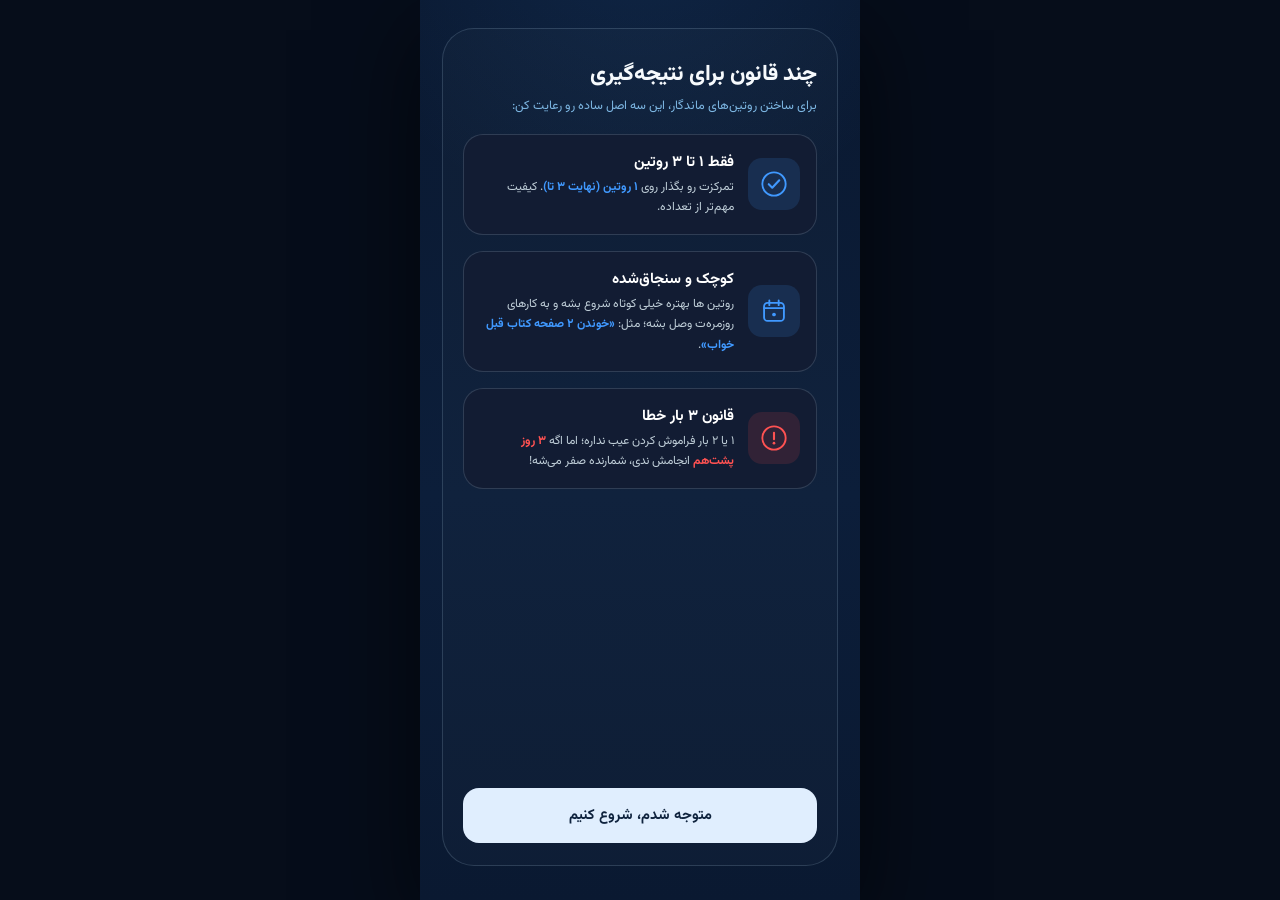
==== android/app/src/main/assets/www/index.html @ ffb9a0be "HabitYar: Persian habit tracker web app + Android WebView shell" ====
<!DOCTYPE html>
<html lang="fa" dir="rtl">
<head>
  <meta charset="UTF-8" />
  <meta name="viewport" content="width=device-width, initial-scale=1.0" />
  <title>عادت‌یار — روتین‌ساز</title>
  <link rel="stylesheet" href="style.css" />
</head>
<body>
  <div class="phone">

    <!-- ═══════ صفحه ۱ : قوانین (نمایش اول) ═══════ -->
    <section id="screen-rules" class="screen active">
      <div class="rules-panel">
        <header class="rules-head">
          <h1>چند قانون برای نتیجه‌گیری</h1>
          <p>برای ساختن روتین‌های ماندگار، این سه اصل ساده رو رعایت کن:</p>
        </header>

        <div class="rule-card">
          <div class="rule-icon blue">
            <svg viewBox="0 0 24 24" fill="none"><circle cx="12" cy="12" r="10" stroke="currentColor" stroke-width="1.6"/><path d="M7.5 12.2l3 3 6-6.4" stroke="currentColor" stroke-width="1.8" stroke-linecap="round" stroke-linejoin="round"/></svg>
          </div>
          <div class="rule-text">
            <h2>فقط ۱ تا ۳ روتین</h2>
            <p>تمرکزت رو بگذار روی <span class="hl-blue">۱ روتین (نهایت ۳ تا)</span>. کیفیت مهم‌تر از تعداده.</p>
          </div>
        </div>

        <div class="rule-card">
          <div class="rule-icon blue">
            <svg viewBox="0 0 24 24" fill="none"><rect x="3.5" y="5" width="17" height="15.5" rx="3" stroke="currentColor" stroke-width="1.6"/><path d="M3.5 9.5h17M8 3v4M16 3v4" stroke="currentColor" stroke-width="1.6" stroke-linecap="round"/><circle cx="12" cy="15" r="1.6" fill="currentColor"/></svg>
          </div>
          <div class="rule-text">
            <h2>کوچک و سنجاق‌شده</h2>
            <p>روتین ها بهتره خیلی کوتاه شروع بشه و به کارهای روزمره‌ت وصل بشه؛ مثل: <span class="hl-blue">«خوندن ۲ صفحه کتاب قبل خواب»</span>.</p>
          </div>
        </div>

        <div class="rule-card">
          <div class="rule-icon red">
            <svg viewBox="0 0 24 24" fill="none"><circle cx="12" cy="12" r="10" stroke="currentColor" stroke-width="1.6"/><path d="M12 7.5v5.5" stroke="currentColor" stroke-width="1.8" stroke-linecap="round"/><circle cx="12" cy="16.4" r="1.15" fill="currentColor"/></svg>
          </div>
          <div class="rule-text">
            <h2>قانون ۳ بار خطا</h2>
            <p>۱ یا ۲ بار فراموش کردن عیب نداره؛ اما اگه <span class="hl-red">۳ روز پشت‌هم</span> انجامش ندی، شمارنده صفر می‌شه!</p>
          </div>
        </div>

        <button id="btn-got-it" class="btn-primary">متوجه شدم، شروع کنیم</button>
      </div>
    </section>

    <!-- ═══════ صفحه ۲ : خانه (صفحه اصلی) ═══════ -->
    <section id="screen-home" class="screen">
      <div class="home-top-glow"></div>
      <header class="home-head">
        <div class="home-head-row">
          <h1 id="today-date">۲۳ شهریور</h1>
          <button id="btn-bell" class="bell" aria-label="فعال‌سازی نوتیفیکشن" title="فعال‌سازی نوتیفیکشن">
            <svg viewBox="0 0 24 24" fill="none"><path d="M18 8.5a6 6 0 10-12 0c0 6-2.5 7.5-2.5 7.5h17S18 14.5 18 8.5" stroke="currentColor" stroke-width="1.7" stroke-linecap="round" stroke-linejoin="round"/><path d="M13.7 20a2 2 0 01-3.4 0" stroke="currentColor" stroke-width="1.7" stroke-linecap="round"/></svg>
          </button>
        </div>
        <p>هر عادتی که امروز انجام دادی تیکش رو بزن!</p>
      </header>

      <div id="habit-list" class="habit-list"><!-- کارت‌ها با JS ساخته می‌شن --></div>

      <button id="btn-add-habit" class="add-habit">
        <span class="add-circle">
          <svg viewBox="0 0 24 24" fill="none"><path d="M12 5v14M5 12h14" stroke="currentColor" stroke-width="2" stroke-linecap="round"/></svg>
        </span>
        <span id="add-habit-label">افزودن عادت جدید (۰/۳)</span>
      </button>
    </section>

    <!-- ═══════ صفحه ۳ : ایجاد روتین جدید ═══════ -->
    <section id="screen-create" class="screen">
      <h1 class="create-title">ایجاد روتین جدید</h1>

      <form id="create-form" novalidate>
        <label class="field-label" for="f-title">عنوان عادت</label>
        <input class="field" id="f-title" type="text" placeholder="مطالعه" maxlength="40" required />

        <label class="field-label" for="f-reason">دلیل انتخاب روتین ، چرا برای تو مهم است؟</label>
        <textarea class="field field-area" id="f-reason" rows="3" placeholder="این عادت چه چیزی را در زندگی تو بهتر می‌کند؟" maxlength="160"></textarea>

        <div class="companion-row">
          <span class="companion-title">عادتِ همراه</span>
          <span class="companion-optional">اختیاری</span>
        </div>
        <div class="anchor-card">
          <h3>عادتت را به یک کار دیگر گره بزن</h3>
          <p>یک کار ثابت را به‌عنوان «لنگر» انتخاب کن تا عادت جدید بعد از آن یا همراه آن انجام شود.</p>
          <input class="field field-inner" id="f-anchor" type="text" placeholder="بعد مسواک زدن" maxlength="40" />
        </div>

        <label class="field-label">زمان یادآور</label>
        <button type="button" class="field time-field" id="f-time-btn">
          <span id="f-time-text" class="time-placeholder">انتخاب کن…</span>
          <svg class="chevron" viewBox="0 0 24 24" fill="none"><path d="M6 9l6 6 6-6" stroke="currentColor" stroke-width="1.8" stroke-linecap="round" stroke-linejoin="round"/></svg>
        </button>

        <div class="create-spacer"></div>

        <button type="submit" class="btn-primary">ایجاد روتین</button>
        <button type="button" id="btn-cancel" class="link-cancel">انصراف</button>
      </form>
    </section>

    <!-- ═══════ پیکر ساعت (چرخشی) ═══════ -->
    <div id="time-picker" class="picker-overlay">
      <div class="picker-box">
        <div class="picker-preview" id="picker-preview" dir="ltr">--:--</div>
        <div class="picker-head">
          <span>ساعت</span><span></span><span>دقیقه</span>
        </div>
        <div class="picker-wheels">
          <ul class="wheel" id="wheel-hour"></ul>
          <div class="picker-colon">:</div>
          <ul class="wheel" id="wheel-minute"></ul>
        </div>
        <div class="picker-actions">
          <button id="picker-ok" class="picker-ok">تأیید</button>
          <button id="picker-close" class="picker-cancel">بی‌خیال</button>
        </div>
      </div>
    </div>

  </div>
  <script src="app.js?v=6"></script>
</body>
</html>
---- android/app/src/main/assets/www/style.css ----
/* ═══════ فونت وزیرمتن — آفلاین، از پوشه fonts ═══════ */
@font-face { font-family: "Vazirmatn"; src: url("fonts/Vazirmatn-Regular.woff2") format("woff2"); font-weight: 400; font-display: swap; }
@font-face { font-family: "Vazirmatn"; src: url("fonts/Vazirmatn-Medium.woff2") format("woff2"); font-weight: 500; font-display: swap; }
@font-face { font-family: "Vazirmatn"; src: url("fonts/Vazirmatn-SemiBold.woff2") format("woff2"); font-weight: 600; font-display: swap; }
@font-face { font-family: "Vazirmatn"; src: url("fonts/Vazirmatn-Bold.woff2") format("woff2"); font-weight: 700; font-display: swap; }
@font-face { font-family: "Vazirmatn"; src: url("fonts/Vazirmatn-ExtraBold.woff2") format("woff2"); font-weight: 800; font-display: swap; }

/* ═══════ متغیرهای رنگ — دقیقاً از فیگما ═══════ */
:root {
  --bg: #0A1931;
  --panel: #121C33;
  --card-border: rgba(179, 207, 229, 0.18);
  --blue: #4099FF;
  --red: #FF5252;
  --btn-bg: #E0EEFE;
  --btn-text: #0F233E;
  --title: #F6FAFD;
  --muted: #7DB7E3;
  --body: #C0CFD9;
  --dot-on: #A6D0EC;
  --dot-off: #294766;
  --field-bg: #16263c;
  --field-border: #2a3b52;
  --placeholder: #5d6e83;
}

* { margin: 0; padding: 0; box-sizing: border-box; -webkit-tap-highlight-color: transparent; }

html, body { height: 100%; }

body {
  font-family: "Vazirmatn", "IRANYekan", Tahoma, sans-serif;
  background: #060d1a;
  color: var(--title);
  display: flex;
  align-items: center;
  justify-content: center;
  min-height: 100vh;
}

/* قاب موبایل */
.phone {
  position: relative;
  width: min(440px, 100vw);
  height: min(956px, 100vh);
  background:
    radial-gradient(120% 60% at 50% -10%, rgba(64, 153, 255, 0.10), transparent 60%),
    linear-gradient(180deg, #0A1931 0%, #0C1E3A 55%, #0A1931 100%);
  overflow: hidden;
  box-shadow: 0 30px 90px rgba(0, 0, 0, 0.6);
}
@media (max-width: 480px) { .phone { height: 100vh; } }

/* ═══════ سیستم صفحه‌ها ═══════ */
.screen {
  position: absolute;
  inset: 0;
  display: flex;
  flex-direction: column;
  padding: 28px 22px 34px;
  overflow-y: auto;
  visibility: hidden;
  opacity: 0;
  transform: translateX(-24px);
  transition: opacity 0.45s ease, transform 0.45s ease, visibility 0.45s;
}
.screen.active {
  visibility: visible;
  opacity: 1;
  transform: translateX(0);
}

/* ═══════ صفحه ۱ : قوانین ═══════ */
.rules-panel {
  flex: 1;
  display: flex;
  flex-direction: column;
  gap: 16px;
  background: rgba(255, 255, 255, 0.02);
  border: 1px solid var(--card-border);
  border-radius: 32px;
  padding: 28px 20px 22px;
}
.rules-head h1 {
  font-size: 22px;
  font-weight: 800;
  line-height: 1.6;
  color: var(--title);
}
.rules-head p {
  margin-top: 4px;
  font-size: 12.5px;
  line-height: 1.75;
  color: var(--muted);
}

.rule-card {
  display: flex;
  align-items: center;
  gap: 14px;
  background: var(--panel);
  border: 1px solid var(--card-border);
  border-radius: 20px;
  padding: 16px;
  opacity: 0;
  transform: translateY(18px);
  animation: card-in 0.55s ease forwards;
}
.rule-card:nth-child(3) { animation-delay: 0.12s; }
.rule-card:nth-child(4) { animation-delay: 0.24s; }
.rule-card:nth-child(5) { animation-delay: 0.36s; }
@keyframes card-in { to { opacity: 1; transform: translateY(0); } }

.rule-icon {
  flex: 0 0 52px;
  width: 52px; height: 52px;
  border-radius: 14px;
  display: grid;
  place-items: center;
}
.rule-icon svg { width: 28px; height: 28px; }
.rule-icon.blue { background: rgba(64, 153, 255, 0.14); color: var(--blue); }
.rule-icon.red  { background: rgba(255, 82, 82, 0.13);  color: var(--red); }

.rule-text h2 {
  font-size: 15px;
  font-weight: 700;
  color: #fff;
  margin-bottom: 3px;
}
.rule-text p {
  font-size: 12px;
  line-height: 1.7;
  color: var(--body);
}
.hl-blue { color: var(--blue); font-weight: 700; }
.hl-red  { color: var(--red);  font-weight: 700; }

.btn-primary {
  margin-top: auto;
  width: 100%;
  border: none;
  cursor: pointer;
  background: var(--btn-bg);
  color: var(--btn-text);
  font-family: inherit;
  font-size: 14.5px;
  font-weight: 700;
  padding: 16px;
  border-radius: 16px;
  transition: transform 0.15s ease, box-shadow 0.3s ease;
  box-shadow: 0 0 0 rgba(224, 238, 254, 0);
  animation: btn-pulse 2.4s ease-in-out 1s infinite;
}
.btn-primary:hover { transform: translateY(-2px); }
.btn-primary:active { transform: scale(0.97); }
@keyframes btn-pulse {
  0%, 100% { box-shadow: 0 0 0 0 rgba(224, 238, 254, 0.18); }
  50%      { box-shadow: 0 0 0 10px rgba(224, 238, 254, 0); }
}

/* ═══════ صفحه ۲ : خانه ═══════ */
#screen-home { position: absolute; }
.home-top-glow {
  position: absolute;
  top: -140px; right: -80px;
  width: 320px; height: 320px;
  border-radius: 50%;
  background: radial-gradient(circle, rgba(64, 153, 255, 0.16), transparent 65%);
  pointer-events: none;
  animation: glow-drift 9s ease-in-out infinite alternate;
}
@keyframes glow-drift { to { transform: translate(-40px, 30px) scale(1.15); } }

.home-head { margin-bottom: 20px; }
.home-head-row {
  display: flex;
  align-items: center;
  justify-content: space-between;
}
.home-head h1 {
  font-size: 26px;
  font-weight: 800;
  color: var(--title);
}
.bell {
  width: 40px; height: 40px;
  border-radius: 50%;
  border: 1px solid var(--card-border);
  background: var(--panel);
  color: var(--muted);
  display: grid;
  place-items: center;
  cursor: pointer;
  transition: all 0.25s ease;
}
.bell svg { width: 20px; height: 20px; }
.bell:hover { color: var(--blue); border-color: var(--blue); transform: rotate(-12deg); }
.bell.on { background: rgba(64, 153, 255, 0.16); color: var(--blue); border-color: rgba(64, 153, 255, 0.5); animation: bell-ring 0.6s ease; }
@keyframes bell-ring {
  0%, 100% { transform: rotate(0); }
  20% { transform: rotate(14deg); }
  40% { transform: rotate(-12deg); }
  60% { transform: rotate(8deg); }
  80% { transform: rotate(-5deg); }
}
.home-head p {
  margin-top: 2px;
  font-size: 12.5px;
  color: var(--muted);
}

.habit-list { display: flex; flex-direction: column; gap: 14px; }

.habit-card {
  position: relative;
  background: var(--panel);
  border: 1px solid var(--card-border);
  border-radius: 18px;
  padding: 16px;
  opacity: 0;
  transform: translateY(16px) scale(0.98);
  animation: card-in 0.5s ease forwards;
  transition: border-color 0.3s ease, background 0.3s ease;
}
.habit-card.done {
  border-color: rgba(64, 153, 255, 0.55);
  background: rgba(64, 153, 255, 0.07);
}
.habit-card.removing {
  animation: card-out 0.35s ease forwards;
}
@keyframes card-out {
  to { opacity: 0; transform: translateX(40px) scale(0.9); height: 0; padding: 0; margin: -7px 0; }
}

.habit-row1 {
  display: flex;
  align-items: center;
  gap: 12px;
}
.habit-check {
  flex: 0 0 34px;
  width: 34px; height: 34px;
  border-radius: 50%;
  border: 2px solid #5A7A99;
  background: transparent;
  cursor: pointer;
  display: grid;
  place-items: center;
  transition: all 0.25s ease;
  color: transparent;
}
.habit-check svg { width: 16px; height: 16px; }
.habit-card.done .habit-check {
  border-color: var(--blue);
  background: var(--blue);
  color: #fff;
  box-shadow: 0 0 14px rgba(64, 153, 255, 0.5);
}
.habit-card.done .habit-check svg { animation: pop 0.3s ease; }
@keyframes pop { 0% { transform: scale(0); } 70% { transform: scale(1.3); } 100% { transform: scale(1); } }

.habit-title {
  flex: 1;
  font-size: 16px;
  font-weight: 700;
  color: var(--title);
}
.habit-card.done .habit-title { color: var(--muted); }

.habit-close {
  flex: 0 0 auto;
  width: 26px; height: 26px;
  border: none;
  background: transparent;
  color: #5A7A99;
  font-size: 16px;
  cursor: pointer;
  border-radius: 8px;
  transition: color 0.2s, background 0.2s;
}
.habit-close:hover { color: var(--red); background: rgba(255, 82, 82, 0.1); }

.habit-row2 {
  display: flex;
  align-items: center;
  gap: 10px;
  margin-top: 12px;
}
.streak {
  flex: 0 0 auto;
  font-size: 12.5px;
  font-weight: 700;
  color: var(--muted);
  white-space: nowrap;
}
.streak b { color: var(--dot-on); font-size: 13px; }

.dots {
  flex: 1;
  display: flex;
  flex-wrap: wrap;
  gap: 4px;
  justify-content: flex-end;
}
.dot {
  width: 6px; height: 6px;
  border-radius: 50%;
  background: var(--dot-off);
}
.dot.on { background: var(--dot-on); }

.habit-row3 {
  display: flex;
  align-items: center;
  justify-content: space-between;
  margin-top: 10px;
}
.habit-reminder { font-size: 11.5px; color: #4A7FA7; }
.habit-settings {
  border: none;
  background: transparent;
  font-family: inherit;
  font-size: 12px;
  color: var(--muted);
  cursor: pointer;
  padding: 4px 6px;
  border-radius: 8px;
  transition: background 0.2s;
}
.habit-settings:hover { background: rgba(125, 183, 227, 0.1); }

.empty-hint {
  margin-top: 60px;
  text-align: center;
  color: #4A7FA7;
  font-size: 13px;
  line-height: 2;
  animation: fade-in 0.6s ease;
}
@keyframes fade-in { from { opacity: 0; } }

.add-habit {
  margin-top: auto;
  width: 100%;
  display: flex;
  align-items: center;
  gap: 12px;
  background: transparent;
  border: 1.5px dashed var(--dot-off);
  border-radius: 18px;
  padding: 12px 14px;
  cursor: pointer;
  font-family: inherit;
  color: var(--muted);
  font-size: 12.5px;
  transition: border-color 0.25s, background 0.25s;
}
.add-habit:hover { border-color: var(--muted); background: rgba(125, 183, 227, 0.05); }
.add-habit:disabled { opacity: 0.45; cursor: not-allowed; }
.add-circle {
  flex: 0 0 38px;
  width: 38px; height: 38px;
  border-radius: 50%;
  background: #1C2F45;
  color: var(--dot-on);
  display: grid;
  place-items: center;
  transition: transform 0.25s ease, background 0.25s;
}
.add-circle svg { width: 18px; height: 18px; }
.add-habit:hover .add-circle { transform: rotate(90deg); background: var(--blue); color: #fff; }

/* ═══════ صفحه ۳ : ایجاد روتین ═══════ */
.create-title {
  font-size: 22px;
  font-weight: 800;
  color: var(--title);
  margin-bottom: 22px;
}
#create-form { display: flex; flex-direction: column; flex: 1; }

.field-label {
  font-size: 12.5px;
  font-weight: 500;
  color: #6fa8d6;
  margin: 16px 0 8px;
}
.field {
  width: 100%;
  background: var(--field-bg);
  border: 1px solid var(--field-border);
  border-radius: 999px;
  color: var(--title);
  font-family: inherit;
  font-size: 14px;
  padding: 14px 18px;
  outline: none;
  transition: border-color 0.25s, box-shadow 0.25s;
}
.field::placeholder { color: var(--placeholder); }
.field:focus {
  border-color: var(--blue);
  box-shadow: 0 0 0 3px rgba(64, 153, 255, 0.15);
}
.field-area { border-radius: 18px; resize: none; line-height: 1.8; }

.companion-row {
  display: flex;
  align-items: center;
  justify-content: space-between;
  margin-top: 20px;
}
.companion-title { font-size: 14.5px; font-weight: 700; color: var(--title); }
.companion-optional { font-size: 11.5px; color: var(--placeholder); }

.anchor-card {
  margin-top: 10px;
  background: #15243a;
  border: 1px solid var(--field-border);
  border-radius: 18px;
  padding: 16px;
}
.anchor-card h3 { font-size: 14px; font-weight: 700; color: var(--title); margin-bottom: 6px; }
.anchor-card p { font-size: 11.5px; line-height: 1.9; color: var(--placeholder); margin-bottom: 12px; }
.field-inner { background: #101d31; padding: 12px 16px; font-size: 13px; }

.select-wrap { position: relative; flex: 1; }
.time-row {
  display: flex;
  align-items: center;
  gap: 10px;
  direction: ltr;
}
.time-colon { color: #6fa8d6; font-weight: 700; font-size: 18px; }
.time-row .field { text-align: left; }

/* ─── فیلد دکمه‌ای زمان یادآور ─── */
.time-field {
  display: flex;
  align-items: center;
  justify-content: space-between;
  cursor: pointer;
  font-family: inherit;
  text-align: right;
}
.time-field .chevron { position: static; transform: none; }
.time-placeholder { color: var(--placeholder); }
.time-value { color: var(--title); font-weight: 700; letter-spacing: 1px; }

/* ─── پیکر ساعت چرخشی ─── */
.picker-overlay {
  position: absolute;
  inset: 0;
  background: rgba(4, 10, 20, 0.72);
  backdrop-filter: blur(6px);
  display: flex;
  align-items: center;
  justify-content: center;
  z-index: 60;
  opacity: 0;
  visibility: hidden;
  transition: opacity 0.3s ease, visibility 0.3s;
}
.picker-overlay.open { opacity: 1; visibility: visible; }
.picker-box {
  width: 300px;
  background: linear-gradient(180deg, #12233c, #0d1b30);
  border: 1px solid rgba(125, 183, 227, 0.25);
  border-radius: 26px;
  padding: 20px 18px 18px;
  transform: translateY(24px) scale(0.94);
  transition: transform 0.35s cubic-bezier(0.34, 1.56, 0.64, 1);
  box-shadow: 0 24px 70px rgba(0, 0, 0, 0.6);
}
.picker-overlay.open .picker-box { transform: translateY(0) scale(1); }

.picker-preview {
  text-align: center;
  font-size: 34px;
  font-weight: 800;
  color: var(--title);
  margin-bottom: 14px;
  letter-spacing: 2px;
}
.picker-head {
  display: grid;
  grid-template-columns: 1fr 20px 1fr;
  text-align: center;
  font-size: 11.5px;
  color: var(--muted);
  margin-bottom: 6px;
}
.picker-wheels {
  display: grid;
  grid-template-columns: 1fr 20px 1fr;
  align-items: center;
  position: relative;
}
.picker-wheels::after {
  content: "";
  position: absolute;
  left: 0; right: 0;
  top: 50%;
  height: 44px;
  transform: translateY(-50%);
  border-top: 1px solid rgba(125, 183, 227, 0.35);
  border-bottom: 1px solid rgba(125, 183, 227, 0.35);
  border-radius: 10px;
  background: rgba(64, 153, 255, 0.07);
  pointer-events: none;
}
.picker-colon {
  text-align: center;
  color: var(--muted);
  font-weight: 800;
  font-size: 22px;
}
.wheel {
  list-style: none;
  height: 220px;
  overflow-y: scroll;
  scroll-snap-type: y mandatory;
  scrollbar-width: none;
  -ms-overflow-style: none;
  position: relative;
  z-index: 1;
  mask-image: linear-gradient(180deg, transparent, #000 38%, #000 62%, transparent);
  -webkit-mask-image: linear-gradient(180deg, transparent, #000 38%, #000 62%, transparent);
}
.wheel::-webkit-scrollbar { display: none; }
.wheel li {
  scroll-snap-align: center;
  height: 44px;
  display: grid;
  place-items: center;
  font-size: 19px;
  font-weight: 700;
  color: #4A7FA7;
  transition: color 0.2s, font-size 0.2s;
  cursor: pointer;
}
.wheel li.sel { color: var(--title); font-size: 23px; }
.wheel-pad { height: 88px; scroll-snap-align: none; }

.picker-actions {
  display: flex;
  gap: 10px;
  margin-top: 16px;
}
.picker-ok {
  flex: 1;
  border: none;
  background: var(--btn-bg);
  color: var(--btn-text);
  font-family: inherit;
  font-weight: 700;
  font-size: 13.5px;
  padding: 12px;
  border-radius: 14px;
  cursor: pointer;
  transition: transform 0.15s;
}
.picker-ok:active { transform: scale(0.96); }
.picker-cancel {
  flex: 0 0 auto;
  border: 1px solid var(--field-border);
  background: transparent;
  color: var(--muted);
  font-family: inherit;
  font-size: 13px;
  padding: 12px 18px;
  border-radius: 14px;
  cursor: pointer;
}
.select-wrap select {
  appearance: none;
  -webkit-appearance: none;
  color: var(--title);
  cursor: pointer;
}
.select-wrap select:invalid { color: var(--placeholder); }
.select-wrap option { background: var(--panel); color: var(--title); }
.chevron {
  position: absolute;
  left: 18px; top: 50%;
  transform: translateY(-50%);
  width: 18px; height: 18px;
  color: #6fa8d6;
  pointer-events: none;
}

.create-spacer { flex: 1; min-height: 28px; }

.link-cancel {
  margin-top: 12px;
  border: none;
  background: transparent;
  font-family: inherit;
  font-size: 13.5px;
  color: #fff;
  cursor: pointer;
  padding: 8px;
  opacity: 0.85;
  transition: opacity 0.2s;
}
.link-cancel:hover { opacity: 1; }

/* خطای فیلد عنوان */
.field.error {
  border-color: var(--red);
  animation: shake 0.35s ease;
}
@keyframes shake {
  0%, 100% { transform: translateX(0); }
  25% { transform: translateX(-6px); }
  75% { transform: translateX(6px); }
}

/* ─── توست ─── */
.toast {
  position: absolute;
  bottom: 24px;
  left: 50%;
  transform: translate(-50%, 80px);
  max-width: 86%;
  background: #1C2F45;
  border: 1px solid rgba(125, 183, 227, 0.35);
  color: var(--title);
  font-size: 12.5px;
  line-height: 1.9;
  padding: 12px 18px;
  border-radius: 16px;
  box-shadow: 0 12px 40px rgba(0, 0, 0, 0.5);
  opacity: 0;
  transition: transform 0.4s cubic-bezier(0.34, 1.56, 0.64, 1), opacity 0.3s;
  z-index: 50;
  pointer-events: none;
}
.toast.show { transform: translate(-50%, 0); opacity: 1; }

/* انیمیشن ورود صفحه ایجاد */
#screen-create.active .field,
#screen-create.active .anchor-card,
#screen-create.active .companion-row {
  animation: card-in 0.45s ease backwards;
}
#screen-create.active .field:nth-of-type(1) { animation-delay: 0.05s; }
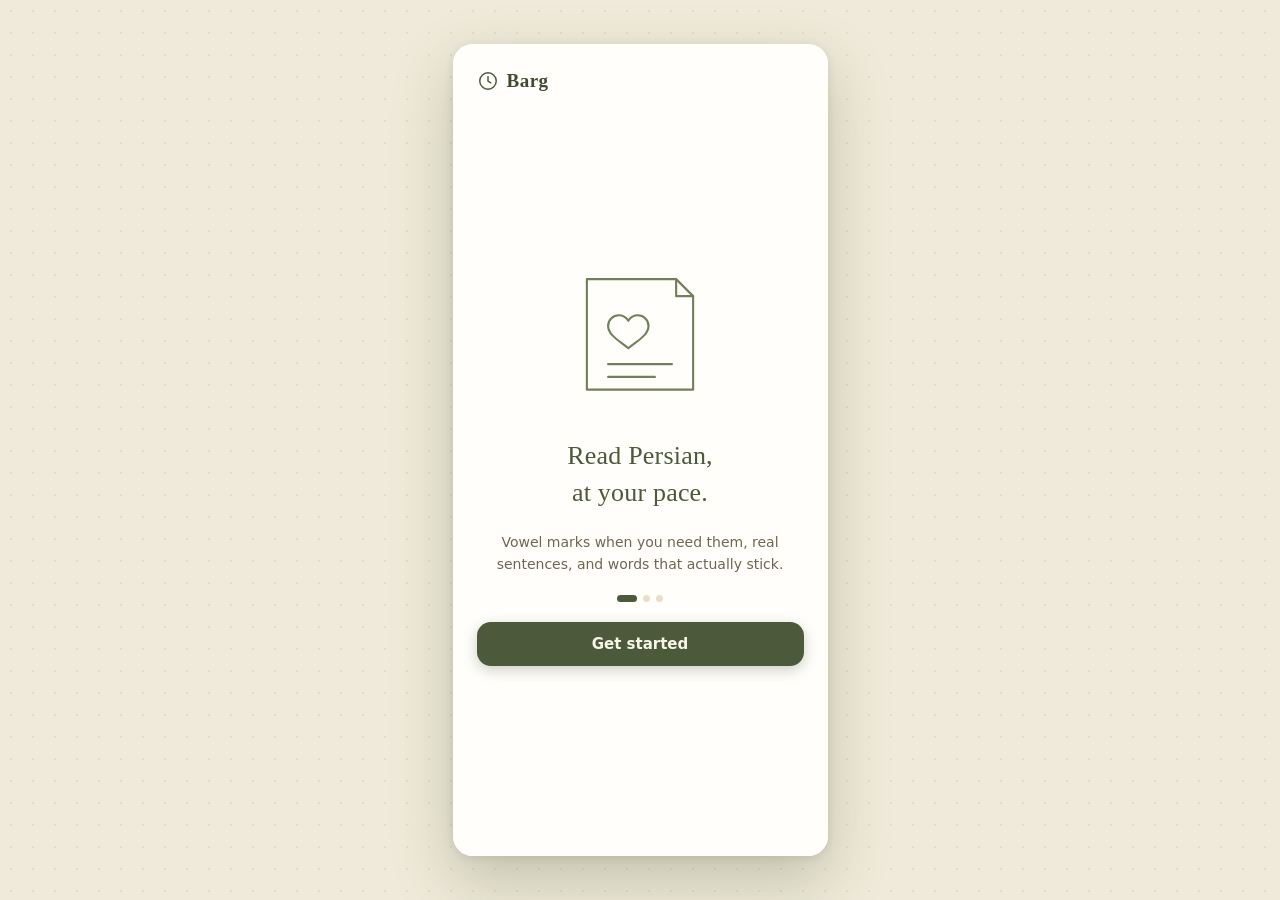
==== commit 40c8b91a: "Barg — Persian reading app (WebView APK + GitHub Actions build)" ====
--- a/android/app/src/main/assets/www/index.html
+++ b/android/app/src/main/assets/www/index.html
@@ -1,133 +1,187 @@
 <!DOCTYPE html>
-<html lang="fa" dir="rtl">
+<html lang="en">
 <head>
-  <meta charset="UTF-8" />
-  <meta name="viewport" content="width=device-width, initial-scale=1.0" />
-  <title>عادت‌یار — روتین‌ساز</title>
-  <link rel="stylesheet" href="style.css" />
+<meta charset="UTF-8">
+<meta name="viewport" content="width=device-width, initial-scale=1.0">
+<title>Barg — Read Persian, at your pace</title>
+<link rel="stylesheet" href="style.css">
 </head>
 <body>
-  <div class="phone">
+<div class="stage">
 
-    <!-- ═══════ صفحه ۱ : قوانین (نمایش اول) ═══════ -->
-    <section id="screen-rules" class="screen active">
-      <div class="rules-panel">
-        <header class="rules-head">
-          <h1>چند قانون برای نتیجه‌گیری</h1>
-          <p>برای ساختن روتین‌های ماندگار، این سه اصل ساده رو رعایت کن:</p>
-        </header>
+  <!-- ════════════ 1 · WELCOME ════════════ -->
+  <section class="screen active" id="scr-welcome">
+    <div class="screen-pad welcome">
+      <div class="brand">
+        <svg class="brand-mark" viewBox="0 0 24 24" fill="none" stroke="currentColor" stroke-width="1.6" stroke-linecap="round">
+          <circle cx="12" cy="12" r="9"/>
+          <path d="M12 7v5l3 2"/>
+        </svg>
+        <span class="brand-name">Barg</span>
+      </div>
 
-        <div class="rule-card">
-          <div class="rule-icon blue">
-            <svg viewBox="0 0 24 24" fill="none"><circle cx="12" cy="12" r="10" stroke="currentColor" stroke-width="1.6"/><path d="M7.5 12.2l3 3 6-6.4" stroke="currentColor" stroke-width="1.8" stroke-linecap="round" stroke-linejoin="round"/></svg>
-          </div>
-          <div class="rule-text">
-            <h2>فقط ۱ تا ۳ روتین</h2>
-            <p>تمرکزت رو بگذار روی <span class="hl-blue">۱ روتین (نهایت ۳ تا)</span>. کیفیت مهم‌تر از تعداده.</p>
+      <div class="welcome-art">
+        <svg viewBox="0 0 160 140" fill="none" stroke="currentColor" stroke-width="2" stroke-linecap="round" stroke-linejoin="round">
+          <path d="M30 18h84l16 16v88H30z"/>
+          <path d="M114 18v16h16"/>
+          <path d="M50 62c0-6 5-10 10-10 4 0 7 2 9 5 2-3 5-5 9-5 5 0 10 4 10 10 0 9-12 15-19 21-7-6-19-12-19-21z"/>
+          <path d="M50 98h60M50 110h44"/>
+        </svg>
+      </div>
+
+      <h1 class="serif-h">Read Persian,<br>at your pace.</h1>
+      <p class="sub">Vowel marks when you need them, real sentences, and words that actually stick.</p>
+
+      <div class="dots"><span class="dot on"></span><span class="dot"></span><span class="dot"></span></div>
+
+      <button class="btn-primary" data-nav="scr-level">Get started</button>
+    </div>
+  </section>
+
+  <!-- ════════════ 2 · ONBOARDING · LEVEL ════════════ -->
+  <section class="screen" id="scr-level">
+    <div class="screen-pad">
+      <h1 class="serif-h left">What's your reading level?</h1>
+      <p class="sub">You can change this anytime in settings.</p>
+
+      <div class="level-list" id="levelList">
+        <button class="level-card" data-level="A1"><span class="lv-code">A1</span><span class="lv-desc">Just starting out</span></button>
+        <button class="level-card" data-level="A2"><span class="lv-code">A2</span><span class="lv-desc">Basic sentences</span></button>
+        <button class="level-card selected" data-level="B1"><span class="lv-code">B1</span><span class="lv-desc">Comfortable with simple texts</span><svg class="lv-check" viewBox="0 0 12 10" fill="none" stroke="currentColor" stroke-width="1.8" stroke-linecap="round" stroke-linejoin="round"><path d="M1 5l3.5 3.5L11 1"/></svg></button>
+        <button class="level-card" data-level="B2"><span class="lv-code">B2</span><span class="lv-desc">Reading independently</span></button>
+        <button class="level-card" data-level="C1"><span class="lv-code">C1</span><span class="lv-desc">Advanced texts</span></button>
+      </div>
+
+      <button class="btn-dashed">Not sure? Take a quick test</button>
+      <button class="btn-primary" data-nav="scr-home">Continue</button>
+    </div>
+  </section>
+
+  <!-- ════════════ 3 · HOME ════════════ -->
+  <section class="screen" id="scr-home">
+    <div class="screen-pad">
+      <header class="home-top">
+        <span class="home-stat" id="homeStat">Level B1 · 62 words saved</span>
+        <div class="home-top-right">
+          <button class="theme-toggle" id="themeHome" title="Dark mode">
+            <svg class="ic-moon" viewBox="0 0 18 18" fill="none" stroke="currentColor" stroke-width="1.4" stroke-linecap="round" stroke-linejoin="round"><path d="M15 10.5A6.5 6.5 0 017.5 3 6.5 6.5 0 1015 10.5z"/></svg>
+            <svg class="ic-sun" viewBox="0 0 18 18" fill="none" stroke="currentColor" stroke-width="1.4" stroke-linecap="round"><circle cx="9" cy="9" r="3.4"/><path d="M9 1.5v2M9 14.5v2M1.5 9h2M14.5 9h2M3.7 3.7l1.4 1.4M12.9 12.9l1.4 1.4M14.3 3.7l-1.4 1.4M5.1 12.9l-1.4 1.4"/></svg>
+          </button>
+          <span class="avatar">S</span>
+        </div>
+      </header>
+
+      <div class="streak-card">
+        <div class="streak-head">
+          <span class="streak-title">This week</span>
+          <span class="streak-days">🔥 3 day streak</span>
+        </div>
+        <div class="week">
+          <div class="day"><span>S</span><i class="dotc filled"></i></div>
+          <div class="day"><span>M</span><i class="dotc filled"></i></div>
+          <div class="day"><span>T</span><i class="dotc filled"></i></div>
+          <div class="day"><span>W</span><i class="dotc"></i></div>
+          <div class="day"><span>T</span><i class="dotc"></i></div>
+          <div class="day"><span>F</span><i class="dotc"></i></div>
+          <div class="day"><span>S</span><i class="dotc"></i></div>
+        </div>
+      </div>
+
+      <button class="review-card">
+        <span>Review words</span><span class="due">12 due →</span>
+      </button>
+
+      <p class="section-label">Your reading</p>
+
+      <div class="story-list" id="storyList"><!-- injected by app.js --></div>
+    </div>
+  </section>
+
+  <!-- ════════════ 4 · READING ════════════ -->
+  <section class="screen" id="scr-reading">
+    <div class="screen-pad reading-pad">
+      <div class="reading-top">
+        <div class="menu-wrap">
+          <button class="menu-btn" id="menuBtn" title="Options" aria-haspopup="true">
+            <svg viewBox="0 0 20 20" fill="currentColor"><circle cx="10" cy="4" r="1.6"/><circle cx="10" cy="10" r="1.6"/><circle cx="10" cy="16" r="1.6"/></svg>
+          </button>
+          <div class="menu-pop hidden" id="menuPop">
+            <button class="menu-item" data-act="translate"><span>English translation</span><i id="miTranslate">off</i></button>
+            <button class="menu-item" data-act="vowels"><span>Vowel marks</span><i id="miVowels">off</i></button>
+            <button class="menu-item" data-act="speed"><span>Playback speed</span><i id="miSpeed">1.0×</i></button>
+            <button class="menu-item" data-act="theme"><span>Dark mode</span><i id="miTheme">off</i></button>
+            <hr class="menu-sep">
+            <button class="menu-item" data-act="home"><span>Back to library</span><i>→</i></button>
           </div>
         </div>
-
-        <div class="rule-card">
-          <div class="rule-icon blue">
-            <svg viewBox="0 0 24 24" fill="none"><rect x="3.5" y="5" width="17" height="15.5" rx="3" stroke="currentColor" stroke-width="1.6"/><path d="M3.5 9.5h17M8 3v4M16 3v4" stroke="currentColor" stroke-width="1.6" stroke-linecap="round"/><circle cx="12" cy="15" r="1.6" fill="currentColor"/></svg>
-          </div>
-          <div class="rule-text">
-            <h2>کوچک و سنجاق‌شده</h2>
-            <p>روتین ها بهتره خیلی کوتاه شروع بشه و به کارهای روزمره‌ت وصل بشه؛ مثل: <span class="hl-blue">«خوندن ۲ صفحه کتاب قبل خواب»</span>.</p>
-          </div>
-        </div>
-
-        <div class="rule-card">
-          <div class="rule-icon red">
-            <svg viewBox="0 0 24 24" fill="none"><circle cx="12" cy="12" r="10" stroke="currentColor" stroke-width="1.6"/><path d="M12 7.5v5.5" stroke="currentColor" stroke-width="1.8" stroke-linecap="round"/><circle cx="12" cy="16.4" r="1.15" fill="currentColor"/></svg>
-          </div>
-          <div class="rule-text">
-            <h2>قانون ۳ بار خطا</h2>
-            <p>۱ یا ۲ بار فراموش کردن عیب نداره؛ اما اگه <span class="hl-red">۳ روز پشت‌هم</span> انجامش ندی، شمارنده صفر می‌شه!</p>
-          </div>
-        </div>
-
-        <button id="btn-got-it" class="btn-primary">متوجه شدم، شروع کنیم</button>
-      </div>
-    </section>
-
-    <!-- ═══════ صفحه ۲ : خانه (صفحه اصلی) ═══════ -->
-    <section id="screen-home" class="screen">
-      <div class="home-top-glow"></div>
-      <header class="home-head">
-        <div class="home-head-row">
-          <h1 id="today-date">۲۳ شهریور</h1>
-          <button id="btn-bell" class="bell" aria-label="فعال‌سازی نوتیفیکشن" title="فعال‌سازی نوتیفیکشن">
-            <svg viewBox="0 0 24 24" fill="none"><path d="M18 8.5a6 6 0 10-12 0c0 6-2.5 7.5-2.5 7.5h17S18 14.5 18 8.5" stroke="currentColor" stroke-width="1.7" stroke-linecap="round" stroke-linejoin="round"/><path d="M13.7 20a2 2 0 01-3.4 0" stroke="currentColor" stroke-width="1.7" stroke-linecap="round"/></svg>
+        <div class="lv-stepper" title="Reading level — raise or lower it">
+          <button class="lv-arrow" id="lvDown" aria-label="Lower level">
+            <svg viewBox="0 0 12 12" fill="none" stroke="currentColor" stroke-width="1.6" stroke-linecap="round"><path d="M2.5 4l3.5 4 3.5-4"/></svg>
+          </button>
+          <span class="lv-now" id="lvNow">B1</span>
+          <button class="lv-arrow" id="lvUp" aria-label="Raise level">
+            <svg viewBox="0 0 12 12" fill="none" stroke="currentColor" stroke-width="1.6" stroke-linecap="round"><path d="M2.5 8l3.5-4 3.5 4"/></svg>
           </button>
         </div>
-        <p>هر عادتی که امروز انجام دادی تیکش رو بزن!</p>
-      </header>
+      </div>
 
-      <div id="habit-list" class="habit-list"><!-- کارت‌ها با JS ساخته می‌شن --></div>
+      <div class="reading-scroll" id="readingScroll">
+        <img class="story-hero" id="storyHero" src="assets/mouse.png" alt="">
+        <h2 class="story-title fa" id="storyTitle"></h2>
+        <p class="story-title-en" id="storyTitleEn"></p>
+        <div class="story-body fa" id="storyBody"></div>
+      </div>
 
-      <button id="btn-add-habit" class="add-habit">
-        <span class="add-circle">
-          <svg viewBox="0 0 24 24" fill="none"><path d="M12 5v14M5 12h14" stroke="currentColor" stroke-width="2" stroke-linecap="round"/></svg>
-        </span>
-        <span id="add-habit-label">افزودن عادت جدید (۰/۳)</span>
-      </button>
-    </section>
+      <div class="progress"><div class="progress-fill" id="progressFill"></div></div>
 
-    <!-- ═══════ صفحه ۳ : ایجاد روتین جدید ═══════ -->
-    <section id="screen-create" class="screen">
-      <h1 class="create-title">ایجاد روتین جدید</h1>
+      <div class="controls">
+        <button class="ctrl" id="btnTranslate">
+          <svg viewBox="0 0 16 16" fill="none" stroke="currentColor" stroke-width="1.2" stroke-linecap="round" stroke-linejoin="round"><path d="M2 4h7M5.5 2.5V4M7 4c-.5 3-2.5 5.5-5 7M4 7c1 2 3 3.5 5 4"/><path d="M9 14l3-7 3 7M10 11.5h4"/></svg>
+          <span>Translate</span>
+        </button>
+        <button class="ctrl" id="btnVowels">
+          <svg viewBox="0 0 16 16" fill="none" stroke="currentColor" stroke-width="1.2" stroke-linecap="round"><path d="M2 10c1.5-3 3-4.5 6-4.5S13 8 14 10"/><path d="M4 4.5l1-1M8 3.5v-1.2M12 4.5l-1-1"/></svg>
+          <span>Vowels</span>
+        </button>
+        <button class="ctrl on" id="btnSpeed">
+          <svg viewBox="0 0 16 16" fill="currentColor"><path d="M4 2.5l9 5.5-9 5.5z"/></svg>
+          <span id="speedLabel">1.0×</span>
+        </button>
+      </div>
+    </div>
 
-      <form id="create-form" novalidate>
-        <label class="field-label" for="f-title">عنوان عادت</label>
-        <input class="field" id="f-title" type="text" placeholder="مطالعه" maxlength="40" required />
-
-        <label class="field-label" for="f-reason">دلیل انتخاب روتین ، چرا برای تو مهم است؟</label>
-        <textarea class="field field-area" id="f-reason" rows="3" placeholder="این عادت چه چیزی را در زندگی تو بهتر می‌کند؟" maxlength="160"></textarea>
-
-        <div class="companion-row">
-          <span class="companion-title">عادتِ همراه</span>
-          <span class="companion-optional">اختیاری</span>
+    <!-- word popup -->
+    <div class="popup-backdrop hidden" id="popupBackdrop"></div>
+    <div class="word-popup hidden" id="wordPopup">
+      <div class="popup-inner">
+        <div class="popup-head">
+          <button class="popup-close" id="popupClose">
+            <svg viewBox="0 0 10 10" stroke="currentColor" stroke-width="1" stroke-linecap="round"><path d="M1 1l8 8M9 1l-8 8"/></svg>
+          </button>
+          <span class="popup-word fa" id="popupWord"></span>
+          <button class="popup-audio" id="popupAudio" title="Listen">
+            <svg viewBox="0 0 15 15" fill="none" stroke="currentColor" stroke-width="1.1" stroke-linecap="round" stroke-linejoin="round"><path d="M3 5.5h2.5L9 3v9L5.5 9.5H3z"/><path d="M11 5.5a3.5 3.5 0 010 4M12.5 4a5.5 5.5 0 010 7"/></svg>
+          </button>
         </div>
-        <div class="anchor-card">
-          <h3>عادتت را به یک کار دیگر گره بزن</h3>
-          <p>یک کار ثابت را به‌عنوان «لنگر» انتخاب کن تا عادت جدید بعد از آن یا همراه آن انجام شود.</p>
-          <input class="field field-inner" id="f-anchor" type="text" placeholder="بعد مسواک زدن" maxlength="40" />
+        <p class="popup-translit" id="popupTranslit"></p>
+        <p class="popup-gloss" id="popupGloss"></p>
+        <div class="popup-marks" id="popupMarks" title="Add or remove vowel marks on this word">
+          <span class="marks-label">Harakat</span>
+          <button class="mark" data-mark="َ" lang="fa">َ<span>zabar</span></button>
+          <button class="mark" data-mark="ُ" lang="fa">ُ<span>pesh</span></button>
+          <button class="mark" data-mark="ِ" lang="fa">ِ<span>zer</span></button>
+          <button class="mark" data-mark="ْ" lang="fa">ْ<span>sukun</span></button>
+          <button class="mark mark-clear" data-mark="clear">⌫<span>clear</span></button>
         </div>
-
-        <label class="field-label">زمان یادآور</label>
-        <button type="button" class="field time-field" id="f-time-btn">
-          <span id="f-time-text" class="time-placeholder">انتخاب کن…</span>
-          <svg class="chevron" viewBox="0 0 24 24" fill="none"><path d="M6 9l6 6 6-6" stroke="currentColor" stroke-width="1.8" stroke-linecap="round" stroke-linejoin="round"/></svg>
-        </button>
-
-        <div class="create-spacer"></div>
-
-        <button type="submit" class="btn-primary">ایجاد روتین</button>
-        <button type="button" id="btn-cancel" class="link-cancel">انصراف</button>
-      </form>
-    </section>
-
-    <!-- ═══════ پیکر ساعت (چرخشی) ═══════ -->
-    <div id="time-picker" class="picker-overlay">
-      <div class="picker-box">
-        <div class="picker-preview" id="picker-preview" dir="ltr">--:--</div>
-        <div class="picker-head">
-          <span>ساعت</span><span></span><span>دقیقه</span>
-        </div>
-        <div class="picker-wheels">
-          <ul class="wheel" id="wheel-hour"></ul>
-          <div class="picker-colon">:</div>
-          <ul class="wheel" id="wheel-minute"></ul>
-        </div>
-        <div class="picker-actions">
-          <button id="picker-ok" class="picker-ok">تأیید</button>
-          <button id="picker-close" class="picker-cancel">بی‌خیال</button>
+        <div class="popup-actions">
+          <button class="popup-ghost">Grammar</button>
+          <button class="popup-save" id="popupSave">Save to Words</button>
         </div>
       </div>
     </div>
+  </section>
 
-  </div>
-  <script src="app.js?v=6"></script>
+</div>
+<script src="app.js?v=12"></script>
 </body>
 </html>
--- a/android/app/src/main/assets/www/style.css
+++ b/android/app/src/main/assets/www/style.css
@@ -1,649 +1,335 @@
-/* ═══════ فونت وزیرمتن — آفلاین، از پوشه fonts ═══════ */
-@font-face { font-family: "Vazirmatn"; src: url("fonts/Vazirmatn-Regular.woff2") format("woff2"); font-weight: 400; font-display: swap; }
-@font-face { font-family: "Vazirmatn"; src: url("fonts/Vazirmatn-Medium.woff2") format("woff2"); font-weight: 500; font-display: swap; }
-@font-face { font-family: "Vazirmatn"; src: url("fonts/Vazirmatn-SemiBold.woff2") format("woff2"); font-weight: 600; font-display: swap; }
-@font-face { font-family: "Vazirmatn"; src: url("fonts/Vazirmatn-Bold.woff2") format("woff2"); font-weight: 700; font-display: swap; }
-@font-face { font-family: "Vazirmatn"; src: url("fonts/Vazirmatn-ExtraBold.woff2") format("woff2"); font-weight: 800; font-display: swap; }
-
-/* ═══════ متغیرهای رنگ — دقیقاً از فیگما ═══════ */
-:root {
-  --bg: #0A1931;
-  --panel: #121C33;
-  --card-border: rgba(179, 207, 229, 0.18);
-  --blue: #4099FF;
-  --red: #FF5252;
-  --btn-bg: #E0EEFE;
-  --btn-text: #0F233E;
-  --title: #F6FAFD;
-  --muted: #7DB7E3;
-  --body: #C0CFD9;
-  --dot-on: #A6D0EC;
-  --dot-off: #294766;
-  --field-bg: #16263c;
-  --field-border: #2a3b52;
-  --placeholder: #5d6e83;
-}
-
-* { margin: 0; padding: 0; box-sizing: border-box; -webkit-tap-highlight-color: transparent; }
-
-html, body { height: 100%; }
-
-body {
-  font-family: "Vazirmatn", "IRANYekan", Tahoma, sans-serif;
-  background: #060d1a;
-  color: var(--title);
-  display: flex;
-  align-items: center;
-  justify-content: center;
-  min-height: 100vh;
-}
-
-/* قاب موبایل */
-.phone {
-  position: relative;
-  width: min(440px, 100vw);
-  height: min(956px, 100vh);
-  background:
-    radial-gradient(120% 60% at 50% -10%, rgba(64, 153, 255, 0.10), transparent 60%),
-    linear-gradient(180deg, #0A1931 0%, #0C1E3A 55%, #0A1931 100%);
-  overflow: hidden;
-  box-shadow: 0 30px 90px rgba(0, 0, 0, 0.6);
-}
-@media (max-width: 480px) { .phone { height: 100vh; } }
-
-/* ═══════ سیستم صفحه‌ها ═══════ */
-.screen {
-  position: absolute;
-  inset: 0;
-  display: flex;
-  flex-direction: column;
-  padding: 28px 22px 34px;
-  overflow-y: auto;
-  visibility: hidden;
-  opacity: 0;
-  transform: translateX(-24px);
-  transition: opacity 0.45s ease, transform 0.45s ease, visibility 0.45s;
-}
-.screen.active {
-  visibility: visible;
-  opacity: 1;
-  transform: translateX(0);
-}
-
-/* ═══════ صفحه ۱ : قوانین ═══════ */
-.rules-panel {
-  flex: 1;
-  display: flex;
-  flex-direction: column;
-  gap: 16px;
-  background: rgba(255, 255, 255, 0.02);
-  border: 1px solid var(--card-border);
-  border-radius: 32px;
-  padding: 28px 20px 22px;
-}
-.rules-head h1 {
-  font-size: 22px;
-  font-weight: 800;
-  line-height: 1.6;
-  color: var(--title);
-}
-.rules-head p {
-  margin-top: 4px;
-  font-size: 12.5px;
-  line-height: 1.75;
-  color: var(--muted);
-}
-
-.rule-card {
-  display: flex;
-  align-items: center;
-  gap: 14px;
-  background: var(--panel);
-  border: 1px solid var(--card-border);
-  border-radius: 20px;
-  padding: 16px;
-  opacity: 0;
-  transform: translateY(18px);
-  animation: card-in 0.55s ease forwards;
-}
-.rule-card:nth-child(3) { animation-delay: 0.12s; }
-.rule-card:nth-child(4) { animation-delay: 0.24s; }
-.rule-card:nth-child(5) { animation-delay: 0.36s; }
-@keyframes card-in { to { opacity: 1; transform: translateY(0); } }
-
-.rule-icon {
-  flex: 0 0 52px;
-  width: 52px; height: 52px;
-  border-radius: 14px;
-  display: grid;
-  place-items: center;
-}
-.rule-icon svg { width: 28px; height: 28px; }
-.rule-icon.blue { background: rgba(64, 153, 255, 0.14); color: var(--blue); }
-.rule-icon.red  { background: rgba(255, 82, 82, 0.13);  color: var(--red); }
-
-.rule-text h2 {
-  font-size: 15px;
-  font-weight: 700;
-  color: #fff;
-  margin-bottom: 3px;
-}
-.rule-text p {
-  font-size: 12px;
-  line-height: 1.7;
-  color: var(--body);
-}
-.hl-blue { color: var(--blue); font-weight: 700; }
-.hl-red  { color: var(--red);  font-weight: 700; }
-
-.btn-primary {
-  margin-top: auto;
-  width: 100%;
-  border: none;
-  cursor: pointer;
-  background: var(--btn-bg);
-  color: var(--btn-text);
-  font-family: inherit;
-  font-size: 14.5px;
-  font-weight: 700;
-  padding: 16px;
-  border-radius: 16px;
-  transition: transform 0.15s ease, box-shadow 0.3s ease;
-  box-shadow: 0 0 0 rgba(224, 238, 254, 0);
-  animation: btn-pulse 2.4s ease-in-out 1s infinite;
-}
-.btn-primary:hover { transform: translateY(-2px); }
-.btn-primary:active { transform: scale(0.97); }
-@keyframes btn-pulse {
-  0%, 100% { box-shadow: 0 0 0 0 rgba(224, 238, 254, 0.18); }
-  50%      { box-shadow: 0 0 0 10px rgba(224, 238, 254, 0); }
-}
-
-/* ═══════ صفحه ۲ : خانه ═══════ */
-#screen-home { position: absolute; }
-.home-top-glow {
-  position: absolute;
-  top: -140px; right: -80px;
-  width: 320px; height: 320px;
-  border-radius: 50%;
-  background: radial-gradient(circle, rgba(64, 153, 255, 0.16), transparent 65%);
-  pointer-events: none;
-  animation: glow-drift 9s ease-in-out infinite alternate;
-}
-@keyframes glow-drift { to { transform: translate(-40px, 30px) scale(1.15); } }
-
-.home-head { margin-bottom: 20px; }
-.home-head-row {
-  display: flex;
-  align-items: center;
-  justify-content: space-between;
-}
-.home-head h1 {
-  font-size: 26px;
-  font-weight: 800;
-  color: var(--title);
-}
-.bell {
-  width: 40px; height: 40px;
-  border-radius: 50%;
-  border: 1px solid var(--card-border);
-  background: var(--panel);
-  color: var(--muted);
-  display: grid;
-  place-items: center;
-  cursor: pointer;
-  transition: all 0.25s ease;
-}
-.bell svg { width: 20px; height: 20px; }
-.bell:hover { color: var(--blue); border-color: var(--blue); transform: rotate(-12deg); }
-.bell.on { background: rgba(64, 153, 255, 0.16); color: var(--blue); border-color: rgba(64, 153, 255, 0.5); animation: bell-ring 0.6s ease; }
-@keyframes bell-ring {
-  0%, 100% { transform: rotate(0); }
-  20% { transform: rotate(14deg); }
-  40% { transform: rotate(-12deg); }
-  60% { transform: rotate(8deg); }
-  80% { transform: rotate(-5deg); }
-}
-.home-head p {
-  margin-top: 2px;
-  font-size: 12.5px;
-  color: var(--muted);
-}
-
-.habit-list { display: flex; flex-direction: column; gap: 14px; }
-
-.habit-card {
-  position: relative;
-  background: var(--panel);
-  border: 1px solid var(--card-border);
-  border-radius: 18px;
-  padding: 16px;
-  opacity: 0;
-  transform: translateY(16px) scale(0.98);
-  animation: card-in 0.5s ease forwards;
-  transition: border-color 0.3s ease, background 0.3s ease;
-}
-.habit-card.done {
-  border-color: rgba(64, 153, 255, 0.55);
-  background: rgba(64, 153, 255, 0.07);
-}
-.habit-card.removing {
-  animation: card-out 0.35s ease forwards;
-}
-@keyframes card-out {
-  to { opacity: 0; transform: translateX(40px) scale(0.9); height: 0; padding: 0; margin: -7px 0; }
-}
-
-.habit-row1 {
-  display: flex;
-  align-items: center;
-  gap: 12px;
-}
-.habit-check {
-  flex: 0 0 34px;
-  width: 34px; height: 34px;
-  border-radius: 50%;
-  border: 2px solid #5A7A99;
-  background: transparent;
-  cursor: pointer;
-  display: grid;
-  place-items: center;
-  transition: all 0.25s ease;
-  color: transparent;
-}
-.habit-check svg { width: 16px; height: 16px; }
-.habit-card.done .habit-check {
-  border-color: var(--blue);
-  background: var(--blue);
-  color: #fff;
-  box-shadow: 0 0 14px rgba(64, 153, 255, 0.5);
-}
-.habit-card.done .habit-check svg { animation: pop 0.3s ease; }
-@keyframes pop { 0% { transform: scale(0); } 70% { transform: scale(1.3); } 100% { transform: scale(1); } }
-
-.habit-title {
-  flex: 1;
-  font-size: 16px;
-  font-weight: 700;
-  color: var(--title);
-}
-.habit-card.done .habit-title { color: var(--muted); }
-
-.habit-close {
-  flex: 0 0 auto;
-  width: 26px; height: 26px;
-  border: none;
-  background: transparent;
-  color: #5A7A99;
-  font-size: 16px;
-  cursor: pointer;
-  border-radius: 8px;
-  transition: color 0.2s, background 0.2s;
-}
-.habit-close:hover { color: var(--red); background: rgba(255, 82, 82, 0.1); }
-
-.habit-row2 {
-  display: flex;
-  align-items: center;
-  gap: 10px;
-  margin-top: 12px;
-}
-.streak {
-  flex: 0 0 auto;
-  font-size: 12.5px;
-  font-weight: 700;
-  color: var(--muted);
-  white-space: nowrap;
-}
-.streak b { color: var(--dot-on); font-size: 13px; }
-
-.dots {
-  flex: 1;
-  display: flex;
-  flex-wrap: wrap;
-  gap: 4px;
-  justify-content: flex-end;
-}
-.dot {
-  width: 6px; height: 6px;
-  border-radius: 50%;
-  background: var(--dot-off);
-}
-.dot.on { background: var(--dot-on); }
-
-.habit-row3 {
-  display: flex;
-  align-items: center;
-  justify-content: space-between;
-  margin-top: 10px;
-}
-.habit-reminder { font-size: 11.5px; color: #4A7FA7; }
-.habit-settings {
-  border: none;
-  background: transparent;
-  font-family: inherit;
-  font-size: 12px;
-  color: var(--muted);
-  cursor: pointer;
-  padding: 4px 6px;
-  border-radius: 8px;
-  transition: background 0.2s;
-}
-.habit-settings:hover { background: rgba(125, 183, 227, 0.1); }
-
-.empty-hint {
-  margin-top: 60px;
-  text-align: center;
-  color: #4A7FA7;
-  font-size: 13px;
-  line-height: 2;
-  animation: fade-in 0.6s ease;
-}
-@keyframes fade-in { from { opacity: 0; } }
-
-.add-habit {
-  margin-top: auto;
-  width: 100%;
-  display: flex;
-  align-items: center;
-  gap: 12px;
-  background: transparent;
-  border: 1.5px dashed var(--dot-off);
-  border-radius: 18px;
-  padding: 12px 14px;
-  cursor: pointer;
-  font-family: inherit;
-  color: var(--muted);
-  font-size: 12.5px;
-  transition: border-color 0.25s, background 0.25s;
-}
-.add-habit:hover { border-color: var(--muted); background: rgba(125, 183, 227, 0.05); }
-.add-habit:disabled { opacity: 0.45; cursor: not-allowed; }
-.add-circle {
-  flex: 0 0 38px;
-  width: 38px; height: 38px;
-  border-radius: 50%;
-  background: #1C2F45;
-  color: var(--dot-on);
-  display: grid;
-  place-items: center;
-  transition: transform 0.25s ease, background 0.25s;
-}
-.add-circle svg { width: 18px; height: 18px; }
-.add-habit:hover .add-circle { transform: rotate(90deg); background: var(--blue); color: #fff; }
-
-/* ═══════ صفحه ۳ : ایجاد روتین ═══════ */
-.create-title {
-  font-size: 22px;
-  font-weight: 800;
-  color: var(--title);
-  margin-bottom: 22px;
-}
-#create-form { display: flex; flex-direction: column; flex: 1; }
-
-.field-label {
-  font-size: 12.5px;
-  font-weight: 500;
-  color: #6fa8d6;
-  margin: 16px 0 8px;
-}
-.field {
-  width: 100%;
-  background: var(--field-bg);
-  border: 1px solid var(--field-border);
-  border-radius: 999px;
-  color: var(--title);
-  font-family: inherit;
-  font-size: 14px;
-  padding: 14px 18px;
-  outline: none;
-  transition: border-color 0.25s, box-shadow 0.25s;
-}
-.field::placeholder { color: var(--placeholder); }
-.field:focus {
-  border-color: var(--blue);
-  box-shadow: 0 0 0 3px rgba(64, 153, 255, 0.15);
-}
-.field-area { border-radius: 18px; resize: none; line-height: 1.8; }
-
-.companion-row {
-  display: flex;
-  align-items: center;
-  justify-content: space-between;
-  margin-top: 20px;
-}
-.companion-title { font-size: 14.5px; font-weight: 700; color: var(--title); }
-.companion-optional { font-size: 11.5px; color: var(--placeholder); }
-
-.anchor-card {
-  margin-top: 10px;
-  background: #15243a;
-  border: 1px solid var(--field-border);
-  border-radius: 18px;
-  padding: 16px;
-}
-.anchor-card h3 { font-size: 14px; font-weight: 700; color: var(--title); margin-bottom: 6px; }
-.anchor-card p { font-size: 11.5px; line-height: 1.9; color: var(--placeholder); margin-bottom: 12px; }
-.field-inner { background: #101d31; padding: 12px 16px; font-size: 13px; }
-
-.select-wrap { position: relative; flex: 1; }
-.time-row {
-  display: flex;
-  align-items: center;
-  gap: 10px;
-  direction: ltr;
-}
-.time-colon { color: #6fa8d6; font-weight: 700; font-size: 18px; }
-.time-row .field { text-align: left; }
-
-/* ─── فیلد دکمه‌ای زمان یادآور ─── */
-.time-field {
-  display: flex;
-  align-items: center;
-  justify-content: space-between;
-  cursor: pointer;
-  font-family: inherit;
-  text-align: right;
-}
-.time-field .chevron { position: static; transform: none; }
-.time-placeholder { color: var(--placeholder); }
-.time-value { color: var(--title); font-weight: 700; letter-spacing: 1px; }
-
-/* ─── پیکر ساعت چرخشی ─── */
-.picker-overlay {
-  position: absolute;
-  inset: 0;
-  background: rgba(4, 10, 20, 0.72);
-  backdrop-filter: blur(6px);
-  display: flex;
-  align-items: center;
-  justify-content: center;
-  z-index: 60;
-  opacity: 0;
-  visibility: hidden;
-  transition: opacity 0.3s ease, visibility 0.3s;
-}
-.picker-overlay.open { opacity: 1; visibility: visible; }
-.picker-box {
-  width: 300px;
-  background: linear-gradient(180deg, #12233c, #0d1b30);
-  border: 1px solid rgba(125, 183, 227, 0.25);
-  border-radius: 26px;
-  padding: 20px 18px 18px;
-  transform: translateY(24px) scale(0.94);
-  transition: transform 0.35s cubic-bezier(0.34, 1.56, 0.64, 1);
-  box-shadow: 0 24px 70px rgba(0, 0, 0, 0.6);
-}
-.picker-overlay.open .picker-box { transform: translateY(0) scale(1); }
-
-.picker-preview {
-  text-align: center;
-  font-size: 34px;
-  font-weight: 800;
-  color: var(--title);
-  margin-bottom: 14px;
-  letter-spacing: 2px;
-}
-.picker-head {
-  display: grid;
-  grid-template-columns: 1fr 20px 1fr;
-  text-align: center;
-  font-size: 11.5px;
-  color: var(--muted);
-  margin-bottom: 6px;
-}
-.picker-wheels {
-  display: grid;
-  grid-template-columns: 1fr 20px 1fr;
-  align-items: center;
-  position: relative;
-}
-.picker-wheels::after {
-  content: "";
-  position: absolute;
-  left: 0; right: 0;
-  top: 50%;
-  height: 44px;
-  transform: translateY(-50%);
-  border-top: 1px solid rgba(125, 183, 227, 0.35);
-  border-bottom: 1px solid rgba(125, 183, 227, 0.35);
-  border-radius: 10px;
-  background: rgba(64, 153, 255, 0.07);
-  pointer-events: none;
-}
-.picker-colon {
-  text-align: center;
-  color: var(--muted);
-  font-weight: 800;
-  font-size: 22px;
-}
-.wheel {
-  list-style: none;
-  height: 220px;
-  overflow-y: scroll;
-  scroll-snap-type: y mandatory;
-  scrollbar-width: none;
-  -ms-overflow-style: none;
-  position: relative;
-  z-index: 1;
-  mask-image: linear-gradient(180deg, transparent, #000 38%, #000 62%, transparent);
-  -webkit-mask-image: linear-gradient(180deg, transparent, #000 38%, #000 62%, transparent);
-}
-.wheel::-webkit-scrollbar { display: none; }
-.wheel li {
-  scroll-snap-align: center;
-  height: 44px;
-  display: grid;
-  place-items: center;
-  font-size: 19px;
-  font-weight: 700;
-  color: #4A7FA7;
-  transition: color 0.2s, font-size 0.2s;
-  cursor: pointer;
-}
-.wheel li.sel { color: var(--title); font-size: 23px; }
-.wheel-pad { height: 88px; scroll-snap-align: none; }
-
-.picker-actions {
-  display: flex;
-  gap: 10px;
-  margin-top: 16px;
-}
-.picker-ok {
-  flex: 1;
-  border: none;
-  background: var(--btn-bg);
-  color: var(--btn-text);
-  font-family: inherit;
-  font-weight: 700;
-  font-size: 13.5px;
-  padding: 12px;
-  border-radius: 14px;
-  cursor: pointer;
-  transition: transform 0.15s;
-}
-.picker-ok:active { transform: scale(0.96); }
-.picker-cancel {
-  flex: 0 0 auto;
-  border: 1px solid var(--field-border);
-  background: transparent;
-  color: var(--muted);
-  font-family: inherit;
-  font-size: 13px;
-  padding: 12px 18px;
-  border-radius: 14px;
-  cursor: pointer;
-}
-.select-wrap select {
-  appearance: none;
-  -webkit-appearance: none;
-  color: var(--title);
-  cursor: pointer;
-}
-.select-wrap select:invalid { color: var(--placeholder); }
-.select-wrap option { background: var(--panel); color: var(--title); }
-.chevron {
-  position: absolute;
-  left: 18px; top: 50%;
-  transform: translateY(-50%);
-  width: 18px; height: 18px;
-  color: #6fa8d6;
-  pointer-events: none;
-}
-
-.create-spacer { flex: 1; min-height: 28px; }
-
-.link-cancel {
-  margin-top: 12px;
-  border: none;
-  background: transparent;
-  font-family: inherit;
-  font-size: 13.5px;
-  color: #fff;
-  cursor: pointer;
-  padding: 8px;
-  opacity: 0.85;
-  transition: opacity 0.2s;
-}
-.link-cancel:hover { opacity: 1; }
-
-/* خطای فیلد عنوان */
-.field.error {
-  border-color: var(--red);
-  animation: shake 0.35s ease;
-}
-@keyframes shake {
-  0%, 100% { transform: translateX(0); }
-  25% { transform: translateX(-6px); }
-  75% { transform: translateX(6px); }
-}
-
-/* ─── توست ─── */
-.toast {
-  position: absolute;
-  bottom: 24px;
-  left: 50%;
-  transform: translate(-50%, 80px);
-  max-width: 86%;
-  background: #1C2F45;
-  border: 1px solid rgba(125, 183, 227, 0.35);
-  color: var(--title);
-  font-size: 12.5px;
-  line-height: 1.9;
-  padding: 12px 18px;
-  border-radius: 16px;
-  box-shadow: 0 12px 40px rgba(0, 0, 0, 0.5);
-  opacity: 0;
-  transition: transform 0.4s cubic-bezier(0.34, 1.56, 0.64, 1), opacity 0.3s;
-  z-index: 50;
-  pointer-events: none;
-}
-.toast.show { transform: translate(-50%, 0); opacity: 1; }
-
-/* انیمیشن ورود صفحه ایجاد */
-#screen-create.active .field,
-#screen-create.active .anchor-card,
-#screen-create.active .companion-row {
-  animation: card-in 0.45s ease backwards;
-}
-#screen-create.active .field:nth-of-type(1) { animation-delay: 0.05s; }
+/* ═══════════ Barg — cream & sage design system (from Figma UI Kit 80:390) ═══════════ */
+
+/* Persian font shipped locally (unpkg mirror of Vazirmatn) — Peyda substitute */
+@font-face{font-family:'Vazirmatn';src:url('fonts/Vazirmatn-Regular.woff2') format('woff2');font-weight:400;font-display:swap}
+@font-face{font-family:'Vazirmatn';src:url('fonts/Vazirmatn-Medium.woff2') format('woff2');font-weight:500;font-display:swap}
+@font-face{font-family:'Vazirmatn';src:url('fonts/Vazirmatn-SemiBold.woff2') format('woff2');font-weight:600;font-display:swap}
+@font-face{font-family:'Vazirmatn';src:url('fonts/Vazirmatn-Bold.woff2') format('woff2');font-weight:700;font-display:swap}
+@font-face{font-family:'Vazirmatn';src:url('fonts/Vazirmatn-ExtraBold.woff2') format('woff2');font-weight:800;font-display:swap}
+
+:root{
+  /* palette — exact hexes lifted from the Figma nodes */
+  --bg:#FFFEFB;
+  --cream:#F2ECDA;        /* card fill */
+  --cream-border:#E1E7D2;
+  --tan:#E7DFC7;          /* highlights, progress track, menu chip */
+  --tan-border:#DFD5B8;   /* dashed button stroke */
+  --sage:#E1E7D2;         /* control bar, streak card, avatar */
+  --sage-stroke:#71805A;  /* selected chip stroke */
+  --green:#4C593A;        /* primary button, filled dots */
+  --green-deep:#3E4A31;   /* headings on sage */
+  --green-stroke:#4E5A3E; /* empty day circle */
+  --ink:#2B2820;          /* body text */
+  --muted:#6D6752;        /* secondary text */
+  --faint:#9E9680;        /* section labels */
+  --dark-ink:#3D3723;
+
+  --serif:'Cormorant Garamond',Gabriela,Georgia,'Times New Roman',serif;
+  --sans:'Inter',system-ui,-apple-system,'Segoe UI',sans-serif;
+  --fa:'Vazirmatn','Vazir','Tahoma',sans-serif;
+
+  --r-card:14px;
+  --r-screen:20px;
+}
+
+*{margin:0;padding:0;box-sizing:border-box;-webkit-tap-highlight-color:transparent}
+html,body{height:100%}
+body{
+  font-family:var(--sans);
+  background:#EFEAD9;
+  background-image:radial-gradient(#E3DCC6 1px,transparent 1px);
+  background-size:22px 22px;
+  color:var(--ink);
+  display:flex;align-items:center;justify-content:center;
+  min-height:100vh;padding:24px;
+}
+button{font-family:inherit;border:none;background:none;cursor:pointer;color:inherit}
+.fa{font-family:var(--fa);direction:rtl}
+
+/* ── phone stage ─────────────────────────────── */
+.stage{
+  position:relative;width:375px;height:812px;
+  border-radius:var(--r-screen);
+  background:var(--bg);
+  box-shadow:0 24px 60px rgba(62,74,49,.25),0 2px 8px rgba(62,74,49,.12);
+  overflow:hidden;
+}
+.screen{position:absolute;inset:0;overflow:hidden;background:var(--bg);
+  opacity:0;transform:translateX(24px) scale(.985);pointer-events:none;
+  transition:opacity .32s ease,transform .32s ease;}
+.screen.active{opacity:1;transform:none;pointer-events:auto}
+.screen-pad{height:100%;display:flex;flex-direction:column;gap:16px;padding:52px 24px 34px}
+
+/* ── shared type ─────────────────────────────── */
+.serif-h{font-family:var(--serif);font-weight:500;font-size:26px;line-height:1.45;color:var(--green);text-align:center;letter-spacing:.2px}
+.serif-h.left{text-align:center}
+.sub{font-size:14px;line-height:1.55;color:var(--muted);text-align:center}
+.section-label{font-size:12px;font-weight:600;color:var(--dark-ink);padding-top:8px}
+
+/* ── buttons ─────────────────────────────────── */
+.btn-primary{
+  height:44px;border-radius:var(--r-card);background:var(--green);color:#F7F5E9;
+  font-size:15px;font-weight:600;width:100%;
+  transition:transform .15s ease,box-shadow .15s ease,background .15s;
+  box-shadow:0 4px 14px rgba(76,89,58,.28);
+}
+.btn-primary:hover{background:#42502F}
+.btn-primary:active{transform:scale(.98)}
+.btn-dashed{
+  height:44px;border-radius:var(--r-card);width:100%;
+  border:1.5px dashed var(--tan-border);color:var(--muted);
+  font-size:15px;font-weight:500;transition:border-color .15s,color .15s;
+}
+.btn-dashed:hover{border-color:var(--sage-stroke);color:var(--green-deep)}
+
+/* ── 1 · WELCOME ─────────────────────────────── */
+.welcome{align-items:center;justify-content:center;text-align:center;gap:20px}
+.brand{position:absolute;top:26px;left:24px;display:flex;align-items:center;gap:8px}
+.brand-mark{width:22px;height:22px;color:var(--green)}
+.brand-name{font-family:var(--serif);font-size:19px;font-weight:600;color:var(--green-deep);letter-spacing:.5px}
+.welcome-art{color:var(--sage-stroke);width:170px;margin:8px auto 4px}
+.welcome-art svg{width:100%;height:auto;animation:float 5s ease-in-out infinite}
+@keyframes float{0%,100%{transform:translateY(0)}50%{transform:translateY(-8px)}}
+.dots{display:flex;gap:6px;justify-content:center}
+.dot{width:7px;height:7px;border-radius:99px;background:var(--tan);transition:all .3s}
+.dot.on{width:20px;background:var(--green)}
+
+/* ── 2 · LEVEL ───────────────────────────────── */
+#scr-level .screen-pad{justify-content:flex-start}
+.level-list{display:flex;flex-direction:column;gap:10px;margin-top:4px}
+.level-card{
+  display:flex;align-items:center;gap:12px;height:56px;padding:0 16px;width:100%;
+  border-radius:var(--r-card);background:var(--cream);border:1.5px solid var(--cream);
+  text-align:left;transition:all .18s ease;position:relative;
+}
+.level-card .lv-code{font-family:var(--serif);font-weight:600;font-size:17px;color:var(--ink);min-width:26px;letter-spacing:.4px}
+.level-card .lv-desc{font-size:14.5px;color:var(--muted);flex:1}
+.level-card .lv-check{width:12px;height:10px;color:var(--green);opacity:0;transform:scale(.5);transition:all .2s ease}
+.level-card:hover{border-color:var(--sage-stroke)}
+.level-card.selected{background:var(--sage);border-color:var(--sage-stroke)}
+.level-card.selected .lv-code{color:var(--green)}
+.level-card.selected .lv-desc{color:var(--green-deep)}
+.level-card.selected .lv-check{opacity:1;transform:none}
+
+/* ── 3 · HOME ────────────────────────────────── */
+.home-top{display:flex;align-items:center;justify-content:space-between}
+.home-top-right{display:flex;align-items:center;gap:10px}
+.theme-toggle{width:32px;height:32px;border-radius:16px;background:var(--cream);border:1px solid var(--cream-border);
+  color:var(--green-deep);display:grid;place-items:center;transition:all .18s ease}
+.theme-toggle:hover{border-color:var(--sage-stroke);transform:rotate(-12deg)}
+.theme-toggle:active{transform:scale(.9)}
+.theme-toggle svg{width:16px;height:16px}
+.theme-toggle .ic-sun{display:none}
+body.dark .theme-toggle .ic-sun{display:block}
+body.dark .theme-toggle .ic-moon{display:none}
+.home-stat{font-size:12.5px;color:var(--dark-ink)}
+.avatar{width:36px;height:36px;border-radius:18px;background:var(--sage);color:var(--green);
+  font-weight:700;font-size:13px;display:grid;place-items:center}
+.streak-card{background:var(--sage);border-radius:20px;padding:16px;display:flex;flex-direction:column;gap:12px}
+.streak-head{display:flex;align-items:center;justify-content:space-between}
+.streak-title{font-size:13.5px;font-weight:600;color:var(--green-deep)}
+.streak-days{font-size:12.5px;color:var(--green-deep)}
+.week{display:flex;justify-content:space-between}
+.day{display:flex;flex-direction:column;align-items:center;gap:6px}
+.day span{font-size:10px;font-weight:600;color:var(--green-deep)}
+.dotc{width:26px;height:26px;border-radius:13px;border:1.5px solid var(--green-stroke);background:var(--bg);transition:all .25s}
+.dotc.filled{background:var(--green);border-color:var(--green)}
+.review-card{
+  display:flex;justify-content:space-between;align-items:center;height:56px;padding:0 16px;
+  border-radius:var(--r-card);background:var(--cream);border:1px solid var(--cream-border);
+  font-size:13.5px;font-weight:600;color:var(--green-deep);transition:transform .15s;
+}
+.review-card:hover{transform:translateY(-1px)}
+.review-card .due{color:var(--green)}
+.story-list{display:flex;flex-direction:column;gap:16px;overflow-y:auto;flex:1;scrollbar-width:none;padding-bottom:4px}
+.story-list::-webkit-scrollbar{display:none}
+.story-card{
+  display:flex;align-items:center;gap:12px;padding:12px;width:100%;text-align:right;
+  border-radius:var(--r-card);background:var(--cream);border:1px solid var(--cream);
+  transition:transform .16s ease,border-color .16s;
+}
+.story-card:hover{transform:translateY(-2px);border-color:var(--sage-stroke)}
+.story-card .txt{flex:1;display:flex;flex-direction:column;gap:3px;min-width:0}
+.story-card h3{font-family:var(--fa);direction:rtl;font-size:14px;font-weight:600;color:var(--ink)}
+.story-card p{font-family:var(--fa);direction:rtl;font-size:12px;line-height:1.4;color:var(--muted);
+  display:-webkit-box;-webkit-line-clamp:3;-webkit-box-orient:vertical;overflow:hidden}
+.story-thumb{width:92px;height:91px;border-radius:10px;flex-shrink:0;object-fit:cover;
+  background:var(--sage);box-shadow:0 2px 8px rgba(43,40,32,.12)}
+/* hero illustration atop the reading screen */
+.story-hero{width:120px;height:120px;border-radius:16px;object-fit:cover;display:block;
+  margin:0 auto 14px;background:var(--sage);box-shadow:0 6px 18px rgba(43,40,32,.18)}
+
+/* ── 4 · READING ─────────────────────────────── */
+.reading-pad{padding-bottom:20px}
+.reading-top{display:flex;justify-content:space-between;align-items:center}
+/* level stepper — the code shown in the same serif the headings use */
+.lv-stepper{display:flex;align-items:center;background:var(--cream);border:1px solid var(--cream-border);
+  border-radius:99px;height:34px;overflow:hidden}
+.lv-arrow{width:30px;height:32px;color:var(--green-deep);display:grid;place-items:center;transition:background .15s,color .15s}
+.lv-arrow:hover{background:var(--sage);color:var(--green)}
+.lv-arrow:active{background:var(--tan)}
+.lv-arrow svg{width:11px;height:11px}
+.lv-now{font-family:var(--serif);font-size:16px;font-weight:600;color:var(--green);
+  min-width:34px;text-align:center;letter-spacing:.5px;
+  border-inline:1px solid var(--cream-border);line-height:32px}
+.lv-now.bump{animation:bump .35s ease}
+@keyframes bump{0%{transform:scale(1)}40%{transform:scale(1.35);color:var(--sage-stroke)}100%{transform:scale(1)}}
+.menu-btn{width:32px;height:32px;background:none;color:var(--muted);
+  display:grid;place-items:center;transition:color .15s,transform .12s}
+.menu-btn:hover{color:var(--green)}
+.menu-btn:active{transform:scale(.9)}
+.menu-btn svg{width:20px;height:20px}
+/* three-dot options menu — no background on the trigger */
+.menu-wrap{position:relative}
+.menu-pop{position:absolute;top:36px;left:0;z-index:7;min-width:210px;
+  background:var(--bg);border:1px solid var(--cream-border);border-radius:14px;padding:6px;
+  box-shadow:0 12px 32px rgba(43,40,32,.18);transform-origin:top left;
+  opacity:1;transform:scale(1);transition:opacity .16s ease,transform .16s ease}
+.menu-pop.hidden{opacity:0;transform:scale(.92) translateY(-4px);pointer-events:none}
+.menu-item{display:flex;align-items:center;justify-content:space-between;gap:14px;width:100%;
+  padding:9px 10px;border-radius:9px;font-size:13px;color:var(--ink);transition:background .13s}
+.menu-item:hover{background:var(--cream)}
+.menu-item i{font-style:normal;font-size:11px;font-weight:600;color:var(--faint)}
+.menu-item i.on{color:var(--green)}
+.menu-sep{border:none;border-top:1px solid var(--cream-border);margin:5px 8px}
+.reading-scroll{flex:1;overflow-y:auto;scrollbar-width:none;text-align:center}
+.reading-scroll::-webkit-scrollbar{display:none}
+.story-title{font-family:var(--fa);direction:rtl;font-size:20px;font-weight:700;color:var(--ink);margin-bottom:8px}
+.story-title-en{font-family:var(--serif);font-size:15px;color:var(--muted);margin-bottom:18px;display:none}
+.story-title-en.show{display:block}
+.story-body{font-family:var(--fa);direction:rtl;text-align:right;font-size:18px;line-height:41.8px;color:var(--ink)}
+.story-body .word{cursor:pointer;border-radius:6px;padding:1px 2px;margin:-1px -2px;transition:background .15s,color .15s}
+.story-body .word:hover{background:var(--sage)}
+.story-body .word.hl{background:var(--tan)}
+/* one Persian sentence, its English pinned right under it */
+.story-body .pair{margin-bottom:6px}
+.story-body .en-line{display:none;font-family:var(--sans);direction:ltr;text-align:left;
+  font-size:12.5px;line-height:1.55;color:#616161;margin:2px 0 14px;padding:6px 12px;
+  background:var(--cream);border-radius:10px;border-inline-start:3px solid var(--sage-stroke)}
+.story-body.translating .en-line{display:block;animation:fadeSlide .3s ease}
+@keyframes fadeSlide{from{opacity:0;transform:translateY(-4px)}to{opacity:1;transform:none}}
+
+.progress{height:4px;border-radius:2px;background:var(--tan);overflow:hidden;margin:12px 0}
+.progress-fill{height:4px;border-radius:2px;background:var(--sage-stroke);width:0%;transition:width .15s linear}
+
+/* segmented control bar — sage tray, active segment lifts as a cream pill */
+.controls{display:flex;background:var(--sage);border-radius:var(--r-card);height:56px;padding:5px;gap:5px}
+.ctrl{flex:1;display:flex;flex-direction:column;align-items:center;justify-content:center;gap:4px;
+  font-size:11px;font-weight:600;color:var(--green-deep);border-radius:10px;
+  transition:background .18s ease,color .18s ease,box-shadow .18s ease,transform .12s ease;position:relative}
+.ctrl svg{width:16px;height:16px;transition:transform .18s ease}
+.ctrl:hover{background:rgba(255,254,251,.55)}
+.ctrl:active{transform:scale(.95)}
+.ctrl.on{background:var(--bg);color:var(--green);box-shadow:0 2px 8px rgba(62,74,49,.16)}
+.ctrl.on svg{transform:scale(1.08)}
+.ctrl.on::after{content:'';position:absolute;bottom:5px;width:14px;height:2.5px;border-radius:2px;background:var(--sage-stroke)}
+
+/* ── word popup ──────────────────────────────── */
+.popup-backdrop{position:absolute;inset:0;background:rgba(43,40,32,.28);opacity:1;transition:opacity .25s;z-index:5}
+.popup-backdrop.hidden{opacity:0;pointer-events:none}
+.word-popup{
+  position:absolute;left:24px;right:24px;bottom:104px;z-index:6;
+  background:#F3F2ED;border:1.5px solid #E4E2D8;border-radius:16px;padding:12px 16px;
+  transform:translateY(14px);opacity:0;pointer-events:none;
+  transition:transform .28s cubic-bezier(.34,1.4,.44,1),opacity .22s;
+  box-shadow:0 12px 32px rgba(43,40,32,.22);
+}
+.word-popup.show{transform:none;opacity:1;pointer-events:auto}
+.popup-inner{display:flex;flex-direction:column;gap:6px}
+.popup-head{display:flex;align-items:center;gap:8px}
+.popup-close{width:18px;height:18px;color:#6B6A61;display:grid;place-items:center}
+.popup-close svg{width:9px;height:9px}
+.popup-word{flex:1;text-align:right;font-size:18px;font-weight:700;color:#004011}
+.popup-word .pchar{cursor:pointer;border-radius:5px;padding:0 1px;transition:background .12s}
+.popup-word .pchar:hover{background:var(--sage)}
+.popup-word .pchar.sel{background:var(--tan);box-shadow:0 0 0 1px var(--sage-stroke)}
+.popup-audio{width:36px;height:36px;border-radius:18px;background:#E9E7DF;color:#6B6A61;display:grid;place-items:center;transition:background .15s}
+.popup-audio:hover{background:var(--tan)}
+.popup-audio svg{width:15px;height:15px}
+.popup-translit{font-family:var(--fa);direction:rtl;text-align:right;font-size:13.5px;line-height:1.55;color:#6B6A61}
+.popup-gloss{font-size:13px;text-align:right;direction:ltr;color:#6B6A61}
+.popup-marks{display:flex;align-items:center;gap:6px;margin-top:4px;direction:rtl}
+.marks-label{font-size:10px;font-weight:600;letter-spacing:.4px;color:var(--faint);text-transform:uppercase;margin-inline-end:2px}
+.mark{
+  width:34px;height:34px;border-radius:10px;background:var(--bg);border:1.5px solid var(--cream-border);
+  display:flex;flex-direction:column;align-items:center;justify-content:center;gap:0;
+  font-size:17px;line-height:1.15;color:var(--green-deep);font-family:var(--fa);
+  transition:all .15s ease;
+}
+.mark span{font-family:var(--sans);font-size:7.5px;font-weight:600;color:var(--faint);letter-spacing:.2px}
+.mark:hover{border-color:var(--sage-stroke);background:var(--sage);transform:translateY(-1px)}
+.mark:active{transform:scale(.92)}
+.mark-clear{margin-inline-start:auto}
+.popup-actions{display:flex;justify-content:space-between;align-items:center;margin-top:2px}
+.popup-ghost{font-size:13px;color:#6B6A61}
+.popup-save{font-size:13px;font-weight:600;color:var(--green-deep);transition:transform .15s}
+.popup-save:active{transform:scale(.94)}
+.popup-save.saved{color:var(--sage-stroke)}
+
+/* ── dark mode — same design language, night palette ── */
+body.dark{
+  --bg:#1E2219;
+  --cream:#272C21;
+  --cream-border:#3A4231;
+  --tan:#333A2B;
+  --tan-border:#4A5440;
+  --sage:#2E3527;
+  --sage-stroke:#8FA583;
+  --green:#A9C098;
+  --green-deep:#C6D6B8;
+  --green-stroke:#6B7A5C;
+  --ink:#E8E4D4;
+  --muted:#A8A28B;
+  --faint:#77715E;
+  --dark-ink:#CFC9B2;
+  background:#14170F;
+  background-image:radial-gradient(#1F2318 1px,transparent 1px);
+}
+body.dark .btn-primary{color:#1E2219;background:#A9C098;box-shadow:0 4px 14px rgba(0,0,0,.4)}
+body.dark .btn-primary:hover{background:#BCCFA9}
+body.dark .stage{box-shadow:0 24px 60px rgba(0,0,0,.55),0 2px 8px rgba(0,0,0,.4)}
+body.dark .level-card.selected .lv-code,body.dark .level-card.selected .lv-desc{color:#1E2219}
+body.dark .level-card.selected{background:#A9C098;border-color:#8FA583}
+body.dark .ctrl.on{background:#3A4231;color:#DCE6D2}
+body.dark .ctrl.on::after{background:#8FA583}
+body.dark .word-popup{background:#272C21;border-color:#3A4231;box-shadow:0 12px 32px rgba(0,0,0,.5)}
+body.dark .popup-word{color:#B7D0A5}
+body.dark .popup-audio{background:#333A2B;color:#A8A28B}
+body.dark .popup-translit,body.dark .popup-gloss,body.dark .popup-ghost{color:#A8A28B}
+body.dark .popup-save{color:#C6D6B8}
+body.dark .mark{background:#1E2219;border-color:#3A4231;color:#C6D6B8}
+body.dark .mark span{color:#77715E}
+body.dark .story-body .en-line{color:#A8A28B}
+body.dark .menu-pop{background:#272C21;border-color:#3A4231;box-shadow:0 12px 32px rgba(0,0,0,.5)}
+body.dark .menu-item{color:#E8E4D4}
+body.dark .menu-item:hover{background:#333A2B}
+body.dark .dotc{background:#1E2219}
+body.dark .dotc.filled{background:#A9C098;border-color:#A9C098}
+body.dark .streak-title,body.dark .streak-days,body.dark .day span{color:#DCE6D2}
+body.dark .review-card span,body.dark .review-card .due{color:#DCE6D2}
+body.dark .story-card h3{color:#E8E4D4}
+body.dark .sub,body.dark .story-card p{color:#A8A28B}
+body.dark .serif-h{color:#C6D6B8}
+body.dark .story-title{color:#E8E4D4}
+body.dark .welcome-art{color:#8FA583}
+body.dark .brand-mark,body.dark .brand-name{color:#C6D6B8}
+body.dark .dot{background:#333A2B}
+body.dark .dot.on{background:#A9C098}
+body.dark .home-stat,body.dark .section-label{color:#CFC9B2}
+body.dark .avatar{color:#1E2219;background:#A9C098}
+body.dark .btn-dashed{color:#A8A28B;border-color:#4A5440}
+body.dark .btn-dashed:hover{border-color:#8FA583;color:#C6D6B8}
+body.dark .lv-stepper{background:#272C21;border-color:#3A4231}
+body.dark .lv-arrow{color:#C6D6B8}
+body.dark .lv-arrow:hover{background:#333A2B}
+body.dark .lv-now{color:#A9C098;border-color:#3A4231}
+body.dark .menu-btn{color:#A8A28B}
+body.dark .menu-btn:hover{color:#C6D6B8}
+body.dark .popup-close{color:#A8A28B}
+body.dark .popup-backdrop{background:rgba(10,12,8,.55)}
+
+/* ── responsive: single phone fills small windows ── */
+@media (max-width:440px){
+  body{padding:0;background:var(--bg);background-image:none}
+  .stage{width:100vw;height:100dvh;border-radius:0;box-shadow:none}
+}
